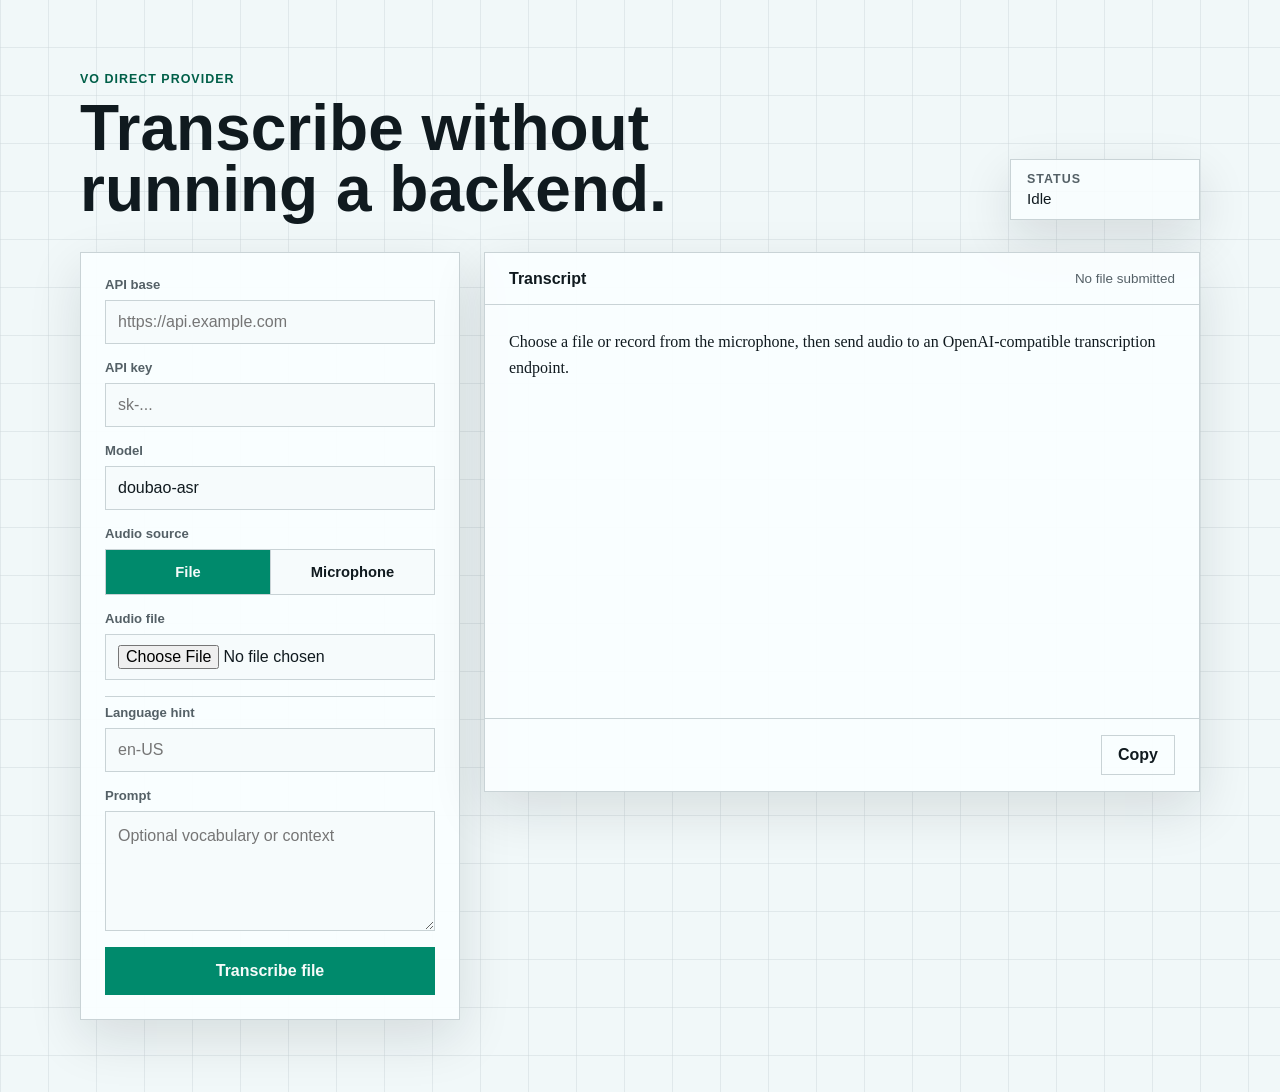
==== web/direct/index.html @ c90cd0d3 "chore: init project" ====
<!doctype html>
<html lang="en">
<head>
  <meta charset="utf-8">
  <meta name="viewport" content="width=device-width, initial-scale=1">
  <title>vo direct transcription</title>
  <style>
    :root {
      color-scheme: light;
      --bg: oklch(0.975 0.008 205);
      --panel: oklch(0.995 0.004 205);
      --ink: oklch(0.21 0.018 230);
      --muted: oklch(0.48 0.018 230);
      --line: oklch(0.86 0.012 220);
      --field: oklch(0.985 0.006 205);
      --accent: oklch(0.56 0.12 172);
      --accent-strong: oklch(0.42 0.11 174);
      --danger: oklch(0.53 0.16 28);
      --shadow: 0 18px 50px color-mix(in oklch, var(--ink) 12%, transparent);
      --space-xs: 4px;
      --space-sm: 8px;
      --space-md: 12px;
      --space-lg: 16px;
      --space-xl: 24px;
      --space-2xl: 32px;
      --space-3xl: 48px;
      font-family: ui-sans-serif, "Avenir Next", "Segoe UI", sans-serif;
    }

    * {
      box-sizing: border-box;
    }

    body {
      min-height: 100vh;
      margin: 0;
      background:
        linear-gradient(90deg, color-mix(in oklch, var(--line) 42%, transparent) 1px, transparent 1px),
        linear-gradient(0deg, color-mix(in oklch, var(--line) 42%, transparent) 1px, transparent 1px),
        var(--bg);
      background-size: 48px 48px;
      color: var(--ink);
    }

    main {
      width: min(1120px, calc(100vw - 32px));
      margin: 0 auto;
      padding: clamp(28px, 6vw, 72px) 0;
    }

    header {
      display: grid;
      grid-template-columns: minmax(0, 1fr) auto;
      gap: var(--space-xl);
      align-items: end;
      margin-bottom: var(--space-2xl);
    }

    h1 {
      margin: 0;
      max-width: 760px;
      font-size: clamp(2rem, 5vw, 4.5rem);
      line-height: 0.95;
      letter-spacing: 0;
      font-weight: 760;
    }

    .eyebrow {
      margin: 0 0 var(--space-md);
      color: var(--accent-strong);
      font-size: 0.78rem;
      font-weight: 760;
      letter-spacing: 0.08em;
      text-transform: uppercase;
    }

    .status {
      min-width: 190px;
      padding: var(--space-md) var(--space-lg);
      border: 1px solid var(--line);
      background: color-mix(in oklch, var(--panel) 86%, transparent);
      box-shadow: var(--shadow);
      font-size: 0.95rem;
    }

    .status strong {
      display: block;
      margin-bottom: var(--space-xs);
      font-size: 0.78rem;
      text-transform: uppercase;
      letter-spacing: 0.08em;
      color: var(--muted);
    }

    .workspace {
      display: grid;
      grid-template-columns: minmax(280px, 380px) minmax(0, 1fr);
      gap: var(--space-xl);
      align-items: start;
    }

    form,
    .output {
      border: 1px solid var(--line);
      background: color-mix(in oklch, var(--panel) 94%, transparent);
      box-shadow: var(--shadow);
    }

    form {
      display: grid;
      gap: var(--space-lg);
      padding: var(--space-xl);
    }

    .field {
      display: grid;
      gap: var(--space-sm);
    }

    label {
      color: var(--muted);
      font-size: 0.82rem;
      font-weight: 700;
    }

    input,
    select,
    textarea {
      width: 100%;
      border: 1px solid var(--line);
      border-radius: 0;
      background: var(--field);
      color: var(--ink);
      font: inherit;
    }

    input,
    select {
      min-height: 44px;
      padding: 0 var(--space-md);
    }

    input[type="file"] {
      padding: 10px var(--space-md);
    }

    textarea {
      min-height: 120px;
      resize: vertical;
      padding: var(--space-md);
      line-height: 1.5;
    }

    input:focus-visible,
    select:focus-visible,
    textarea:focus-visible,
    button:focus-visible {
      outline: 3px solid color-mix(in oklch, var(--accent) 34%, transparent);
      outline-offset: 2px;
    }

    .advanced {
      display: grid;
      gap: var(--space-lg);
      padding-top: var(--space-sm);
      border-top: 1px solid var(--line);
    }

    .segmented {
      display: grid;
      grid-template-columns: 1fr 1fr;
      border: 1px solid var(--line);
      background: var(--field);
    }

    .segmented label {
      min-height: 44px;
      display: grid;
      place-items: center;
      color: var(--ink);
      cursor: pointer;
      font-size: 0.92rem;
      font-weight: 800;
    }

    .segmented label + label {
      border-left: 1px solid var(--line);
    }

    .segmented input {
      position: absolute;
      opacity: 0;
      pointer-events: none;
    }

    .segmented label:has(input:checked) {
      background: var(--accent);
      color: oklch(0.985 0.006 172);
    }

    .source-panel {
      display: grid;
      gap: var(--space-lg);
    }

    .source-panel[hidden] {
      display: none;
    }

    .record-actions {
      display: grid;
      grid-template-columns: 1fr 1fr;
      gap: var(--space-sm);
    }

    button {
      min-height: 48px;
      border: 0;
      border-radius: 0;
      background: var(--accent);
      color: oklch(0.985 0.006 172);
      cursor: pointer;
      font: inherit;
      font-weight: 800;
    }

    button:hover {
      background: var(--accent-strong);
    }

    button:disabled {
      cursor: not-allowed;
      opacity: 0.58;
    }

    .output {
      min-height: 540px;
      display: grid;
      grid-template-rows: auto 1fr auto;
    }

    .output-head {
      display: flex;
      align-items: center;
      justify-content: space-between;
      gap: var(--space-md);
      padding: var(--space-lg) var(--space-xl);
      border-bottom: 1px solid var(--line);
    }

    .output-head h2 {
      margin: 0;
      font-size: 1rem;
      line-height: 1.2;
    }

    .meta {
      color: var(--muted);
      font-size: 0.84rem;
    }

    pre {
      margin: 0;
      min-height: 0;
      padding: var(--space-xl);
      overflow: auto;
      white-space: pre-wrap;
      word-break: break-word;
      font: 1rem/1.65 ui-serif, Georgia, "Times New Roman", serif;
    }

    .error {
      color: var(--danger);
    }

    .copy-row {
      display: flex;
      justify-content: flex-end;
      padding: var(--space-lg) var(--space-xl);
      border-top: 1px solid var(--line);
    }

    .secondary {
      width: auto;
      min-height: 40px;
      padding: 0 var(--space-lg);
      border: 1px solid var(--line);
      background: transparent;
      color: var(--ink);
    }

    .secondary:hover {
      background: color-mix(in oklch, var(--accent) 10%, var(--panel));
    }

    @media (max-width: 820px) {
      header,
      .workspace {
        grid-template-columns: 1fr;
      }

      .status {
        min-width: 0;
      }
    }
  </style>
</head>
<body>
  <main>
    <header>
      <div>
        <p class="eyebrow">vo direct provider</p>
        <h1>Transcribe without running a backend.</h1>
      </div>
      <div class="status" id="status" role="status" aria-live="polite">
        <strong>Status</strong>
        Idle
      </div>
    </header>

    <section class="workspace">
      <form id="form">
        <div class="field">
          <label for="endpoint">API base</label>
          <input id="endpoint" name="endpoint" type="url" autocomplete="url" placeholder="https://api.example.com" required>
        </div>

        <div class="field">
          <label for="apiKey">API key</label>
          <input id="apiKey" name="apiKey" type="password" autocomplete="off" placeholder="sk-...">
        </div>

        <div class="field">
          <label for="model">Model</label>
          <input id="model" name="model" type="text" value="doubao-asr" required>
        </div>

        <div class="field">
          <label>Audio source</label>
          <div class="segmented" role="radiogroup" aria-label="Audio source">
            <label>
              <input type="radio" name="source" value="file" checked>
              File
            </label>
            <label>
              <input type="radio" name="source" value="mic">
              Microphone
            </label>
          </div>
        </div>

        <div class="source-panel" id="filePanel">
          <div class="field">
            <label for="audio">Audio file</label>
            <input id="audio" name="audio" type="file" accept="audio/*,.m4a,.mp3,.wav,.webm,.ogg,.flac,.aac">
          </div>
        </div>

        <div class="source-panel" id="micPanel" hidden>
          <div class="field">
            <label for="recordSeconds">Record seconds</label>
            <input id="recordSeconds" name="recordSeconds" type="number" min="1" max="300" step="1" value="8">
          </div>
          <div class="record-actions">
            <button class="secondary" id="record" type="button">Record</button>
            <button class="secondary" id="stop" type="button" disabled>Stop</button>
          </div>
        </div>

        <div class="advanced">
          <div class="field">
            <label for="language">Language hint</label>
            <input id="language" name="language" type="text" placeholder="en-US">
          </div>

          <div class="field">
            <label for="prompt">Prompt</label>
            <textarea id="prompt" name="prompt" placeholder="Optional vocabulary or context"></textarea>
          </div>
        </div>

        <button id="submit" type="submit">Transcribe file</button>
      </form>

      <article class="output">
        <div class="output-head">
          <h2>Transcript</h2>
          <span class="meta" id="meta">No file submitted</span>
        </div>
        <pre id="result">Choose a file or record from the microphone, then send audio to an OpenAI-compatible transcription endpoint.</pre>
        <div class="copy-row">
          <button class="secondary" id="copy" type="button">Copy</button>
        </div>
      </article>
    </section>
  </main>

  <script>
    const form = document.querySelector("#form");
    const statusBox = document.querySelector("#status");
    const result = document.querySelector("#result");
    const meta = document.querySelector("#meta");
    const submit = document.querySelector("#submit");
    const copy = document.querySelector("#copy");
    const filePanel = document.querySelector("#filePanel");
    const micPanel = document.querySelector("#micPanel");
    const audioInput = document.querySelector("#audio");
    const recordSeconds = document.querySelector("#recordSeconds");
    const record = document.querySelector("#record");
    const stop = document.querySelector("#stop");
    let recordedFile = null;
    let recorder = null;
    let recordTimer = null;
    let mediaStream = null;

    function transcriptionUrl(base) {
      const trimmed = base.replace(/\/+$/, "");
      return trimmed.endsWith("/v1")
        ? `${trimmed}/audio/transcriptions`
        : `${trimmed}/v1/audio/transcriptions`;
    }

    function setStatus(text) {
      statusBox.innerHTML = `<strong>Status</strong>${text}`;
    }

    function showError(message) {
      result.classList.add("error");
      result.textContent = message;
    }

    function showText(text) {
      result.classList.remove("error");
      result.textContent = text || "(empty transcript)";
    }

    function selectedSource() {
      return document.querySelector("input[name='source']:checked")?.value || "file";
    }

    function setSource(source) {
      const isMic = source === "mic";
      const selected = isMic ? "mic" : "file";
      document.querySelectorAll("input[name='source']").forEach((input) => {
        input.checked = input.value === selected;
      });
      filePanel.hidden = isMic;
      micPanel.hidden = !isMic;
      submit.textContent = isMic ? "Transcribe recording" : "Transcribe file";
      meta.textContent = isMic
        ? (recordedFile ? `${recordedFile.name} · ${(recordedFile.size / 1024 / 1024).toFixed(2)} MB` : "No recording")
        : "No file submitted";
    }

    function stopRecording() {
      if (recordTimer) {
        clearTimeout(recordTimer);
        recordTimer = null;
      }
      if (recorder && recorder.state !== "inactive") {
        recorder.stop();
      }
    }

    async function sendAudio(file, data) {
      const endpoint = String(data.get("endpoint") || "").trim();
      if (!endpoint || !(file instanceof File) || file.size === 0) {
        showError("Choose an API base and a non-empty audio source.");
        return;
      }

      const body = new FormData();
      body.set("file", file, file.name);
      body.set("model", String(data.get("model") || "doubao-asr"));
      body.set("response_format", "json");

      const language = String(data.get("language") || "").trim();
      const prompt = String(data.get("prompt") || "").trim();
      if (language) body.set("language", language);
      if (prompt) body.set("prompt", prompt);

      const headers = new Headers();
      const apiKey = String(data.get("apiKey") || "").trim();
      if (apiKey) headers.set("Authorization", `Bearer ${apiKey}`);

      submit.disabled = true;
      record.disabled = true;
      setStatus("Sending");
      meta.textContent = `${file.name} · ${(file.size / 1024 / 1024).toFixed(2)} MB`;
      showText("Waiting for transcription...");

      try {
        const started = performance.now();
        const response = await fetch(transcriptionUrl(endpoint), {
          method: "POST",
          headers,
          body,
        });
        const raw = await response.text();
        if (!response.ok) {
          throw new Error(`HTTP ${response.status}: ${raw}`);
        }

        let parsed;
        try {
          parsed = JSON.parse(raw);
        } catch {
          parsed = { text: raw };
        }

        showText(parsed.text || raw);
        setStatus("Complete");
        meta.textContent = `${file.name} · ${((performance.now() - started) / 1000).toFixed(1)}s`;
      } catch (error) {
        setStatus("Failed");
        showError(error instanceof Error ? error.message : String(error));
      } finally {
        submit.disabled = false;
        record.disabled = false;
      }
    }

    form.addEventListener("submit", async (event) => {
      event.preventDefault();
      const data = new FormData(form);
      if (selectedSource() === "mic") {
        if (!recordedFile) {
          showError("Record microphone audio before transcribing.");
          return;
        }
        await sendAudio(recordedFile, data);
      } else {
        await sendAudio(data.get("audio"), data);
      }
    });

    document.querySelectorAll("input[name='source']").forEach((input) => {
      input.addEventListener("change", () => setSource(selectedSource()));
    });

    record.addEventListener("click", async () => {
      if (!navigator.mediaDevices?.getUserMedia || typeof MediaRecorder === "undefined") {
        showError("This browser does not support microphone recording.");
        return;
      }

      const seconds = Number(recordSeconds.value || 0);
      if (!Number.isFinite(seconds) || seconds <= 0) {
        showError("Record seconds must be greater than zero.");
        return;
      }

      try {
        recordedFile = null;
        const chunks = [];
        mediaStream = await navigator.mediaDevices.getUserMedia({ audio: true });
        recorder = new MediaRecorder(mediaStream);

        recorder.addEventListener("dataavailable", (event) => {
          if (event.data.size > 0) chunks.push(event.data);
        });
        recorder.addEventListener("stop", () => {
          mediaStream?.getTracks().forEach((track) => track.stop());
          mediaStream = null;
          const type = recorder.mimeType || "audio/webm";
          const blob = new Blob(chunks, { type });
          const ext = type.includes("mp4") ? "m4a" : "webm";
          recordedFile = new File([blob], `vo-recording.${ext}`, { type });
          record.disabled = false;
          stop.disabled = true;
          submit.disabled = false;
          setStatus("Recorded");
          meta.textContent = `${recordedFile.name} · ${(recordedFile.size / 1024 / 1024).toFixed(2)} MB`;
          showText("Recording is ready. Submit it when you want transcription.");
        });

        recorder.start();
        record.disabled = true;
        stop.disabled = false;
        submit.disabled = true;
        setStatus("Recording");
        showText(`Recording microphone for ${seconds.toFixed(0)}s...`);
        recordTimer = setTimeout(stopRecording, seconds * 1000);
      } catch (error) {
        setStatus("Failed");
        record.disabled = false;
        stop.disabled = true;
        submit.disabled = false;
        showError(error instanceof Error ? error.message : String(error));
      }
    });

    stop.addEventListener("click", stopRecording);

    audioInput.addEventListener("change", () => {
      const file = audioInput.files?.[0];
      if (file) {
        meta.textContent = `${file.name} · ${(file.size / 1024 / 1024).toFixed(2)} MB`;
      }
    });

    copy.addEventListener("click", async () => {
      await navigator.clipboard.writeText(result.textContent || "");
      setStatus("Copied");
    });

    setSource("file");
  </script>
</body>
</html>
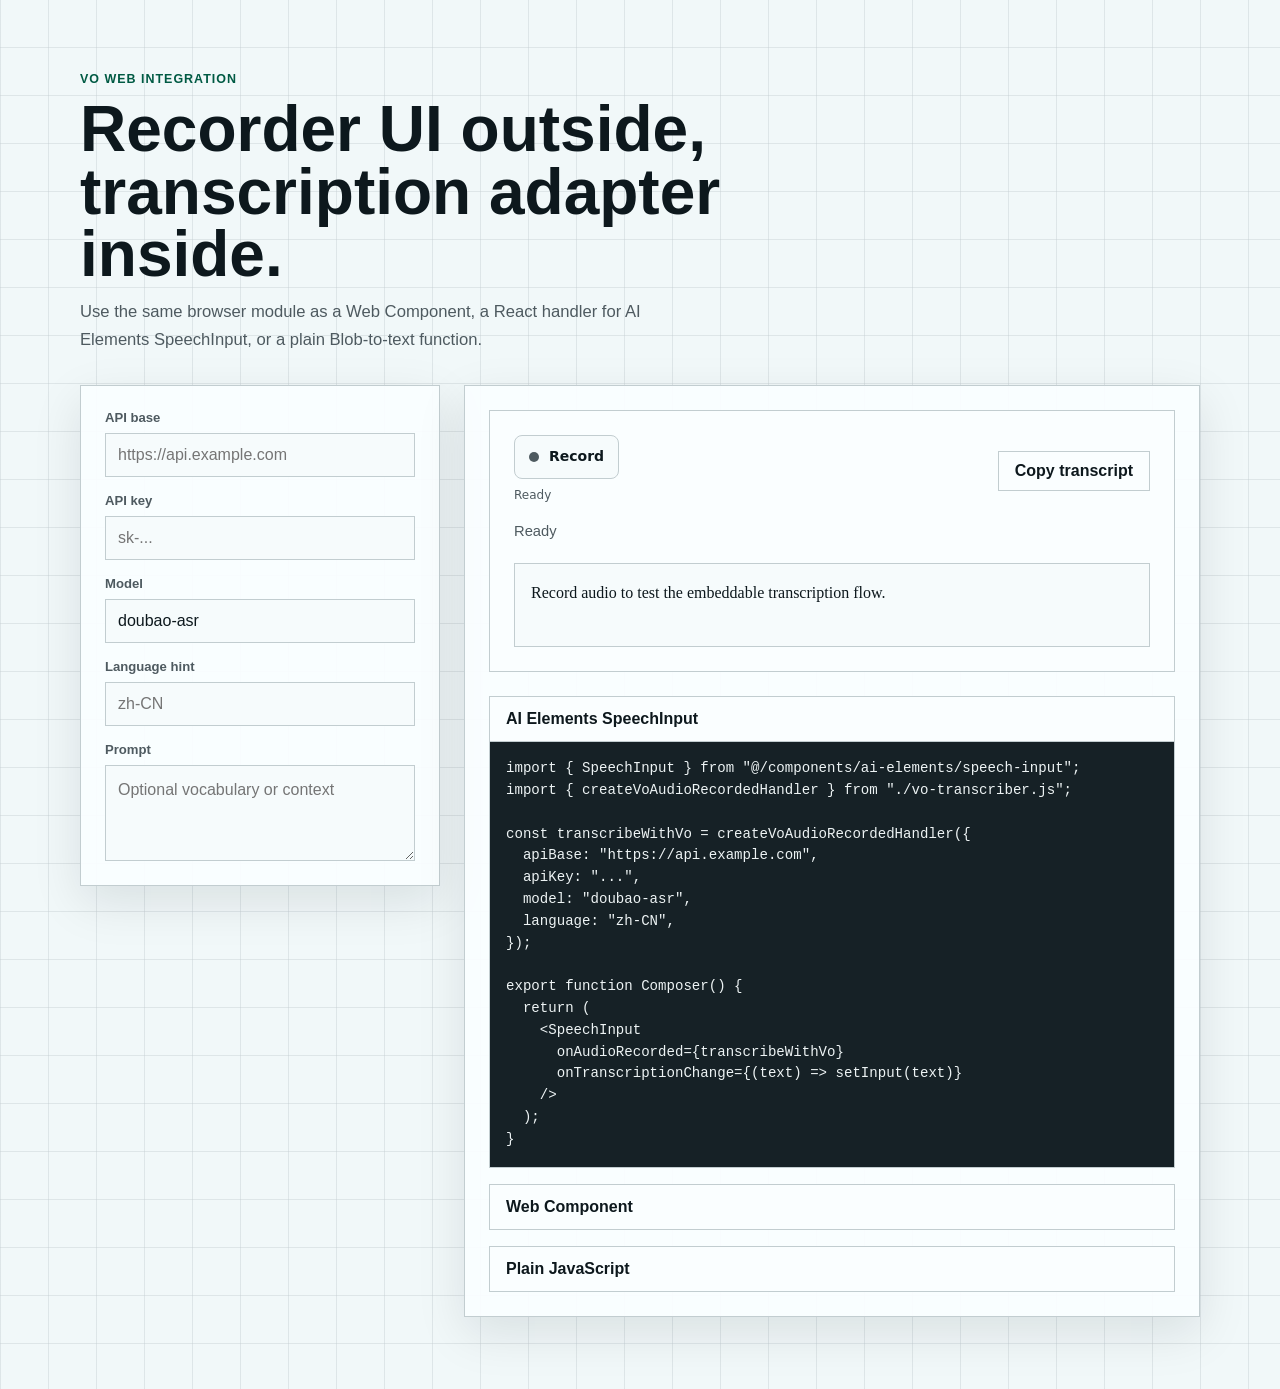
==== commit 339347a1: "feat(web): add embeddable speech transcription adapter" ====
--- a/web/direct/index.html
+++ b/web/direct/index.html
@@ -3,20 +3,21 @@
 <head>
   <meta charset="utf-8">
   <meta name="viewport" content="width=device-width, initial-scale=1">
-  <title>vo direct transcription</title>
+  <title>vo speech integration</title>
+  <link rel="icon" href="data:,">
   <style>
     :root {
       color-scheme: light;
       --bg: oklch(0.975 0.008 205);
-      --panel: oklch(0.995 0.004 205);
-      --ink: oklch(0.21 0.018 230);
-      --muted: oklch(0.48 0.018 230);
-      --line: oklch(0.86 0.012 220);
+      --surface: oklch(0.995 0.004 205);
+      --ink: oklch(0.2 0.018 230);
+      --muted: oklch(0.46 0.018 230);
+      --line: oklch(0.84 0.012 220);
       --field: oklch(0.985 0.006 205);
-      --accent: oklch(0.56 0.12 172);
-      --accent-strong: oklch(0.42 0.11 174);
-      --danger: oklch(0.53 0.16 28);
-      --shadow: 0 18px 50px color-mix(in oklch, var(--ink) 12%, transparent);
+      --accent: oklch(0.55 0.12 172);
+      --accent-strong: oklch(0.4 0.11 174);
+      --danger: oklch(0.52 0.16 28);
+      --shadow: 0 16px 46px color-mix(in oklch, var(--ink) 10%, transparent);
       --space-xs: 4px;
       --space-sm: 8px;
       --space-md: 12px;
@@ -50,59 +51,53 @@
 
     header {
       display: grid;
-      grid-template-columns: minmax(0, 1fr) auto;
-      gap: var(--space-xl);
-      align-items: end;
+      gap: var(--space-md);
       margin-bottom: var(--space-2xl);
     }
 
     h1 {
+      max-width: 760px;
       margin: 0;
-      max-width: 760px;
-      font-size: clamp(2rem, 5vw, 4.5rem);
-      line-height: 0.95;
+      font-size: clamp(2rem, 5vw, 4rem);
+      line-height: 0.98;
       letter-spacing: 0;
       font-weight: 760;
     }
 
+    header p {
+      max-width: 68ch;
+      margin: 0;
+      color: var(--muted);
+      font-size: 1.04rem;
+      line-height: 1.65;
+    }
+
     .eyebrow {
-      margin: 0 0 var(--space-md);
       color: var(--accent-strong);
       font-size: 0.78rem;
-      font-weight: 760;
+      font-weight: 800;
       letter-spacing: 0.08em;
       text-transform: uppercase;
     }
 
-    .status {
-      min-width: 190px;
-      padding: var(--space-md) var(--space-lg);
-      border: 1px solid var(--line);
-      background: color-mix(in oklch, var(--panel) 86%, transparent);
-      box-shadow: var(--shadow);
-      font-size: 0.95rem;
-    }
-
-    .status strong {
-      display: block;
-      margin-bottom: var(--space-xs);
-      font-size: 0.78rem;
-      text-transform: uppercase;
-      letter-spacing: 0.08em;
-      color: var(--muted);
-    }
-
     .workspace {
       display: grid;
-      grid-template-columns: minmax(280px, 380px) minmax(0, 1fr);
+      grid-template-columns: minmax(280px, 360px) minmax(0, 1fr);
       gap: var(--space-xl);
       align-items: start;
     }
 
+    .workspace > *,
+    .panel,
+    details,
+    pre {
+      min-width: 0;
+    }
+
     form,
-    .output {
-      border: 1px solid var(--line);
-      background: color-mix(in oklch, var(--panel) 94%, transparent);
+    .panel {
+      border: 1px solid var(--line);
+      background: color-mix(in oklch, var(--surface) 94%, transparent);
       box-shadow: var(--shadow);
     }
 
@@ -120,11 +115,10 @@
     label {
       color: var(--muted);
       font-size: 0.82rem;
-      font-weight: 700;
+      font-weight: 760;
     }
 
     input,
-    select,
     textarea {
       width: 100%;
       border: 1px solid var(--line);
@@ -134,173 +128,136 @@
       font: inherit;
     }
 
-    input,
-    select {
+    input {
       min-height: 44px;
       padding: 0 var(--space-md);
     }
 
-    input[type="file"] {
-      padding: 10px var(--space-md);
-    }
-
     textarea {
-      min-height: 120px;
+      min-height: 96px;
+      padding: var(--space-md);
       resize: vertical;
-      padding: var(--space-md);
       line-height: 1.5;
     }
 
     input:focus-visible,
-    select:focus-visible,
     textarea:focus-visible,
-    button:focus-visible {
+    button:focus-visible,
+    vo-speech-recorder:focus-visible {
       outline: 3px solid color-mix(in oklch, var(--accent) 34%, transparent);
       outline-offset: 2px;
     }
 
-    .advanced {
+    .panel {
+      display: grid;
+      gap: var(--space-xl);
+      padding: var(--space-xl);
+    }
+
+    .component-host {
       display: grid;
       gap: var(--space-lg);
-      padding-top: var(--space-sm);
+      align-content: start;
+      min-height: 220px;
+      padding: var(--space-xl);
+      border: 1px solid var(--line);
+      background: var(--surface);
+    }
+
+    .component-row {
+      display: flex;
+      flex-wrap: wrap;
+      gap: var(--space-md);
+      align-items: center;
+      justify-content: space-between;
+    }
+
+    vo-speech-recorder {
+      --vo-bg: var(--field);
+      --vo-ink: var(--ink);
+      --vo-muted: var(--muted);
+      --vo-line: var(--line);
+      --vo-accent: var(--accent);
+      --vo-danger: var(--danger);
+    }
+
+    .status {
+      min-height: 24px;
+      color: var(--muted);
+      font-size: 0.92rem;
+    }
+
+    .result {
+      min-height: 84px;
+      margin: 0;
+      padding: var(--space-lg);
+      overflow: auto;
+      border: 1px solid var(--line);
+      background: var(--field);
+      color: var(--ink);
+      white-space: pre-wrap;
+      word-break: break-word;
+      font: 1rem/1.6 ui-serif, Georgia, "Times New Roman", serif;
+    }
+
+    .error {
+      color: var(--danger);
+    }
+
+    .code-grid {
+      display: grid;
+      gap: var(--space-lg);
+    }
+
+    details {
+      border: 1px solid var(--line);
+      background: var(--surface);
+    }
+
+    summary {
+      min-height: 44px;
+      display: flex;
+      align-items: center;
+      padding: 0 var(--space-lg);
+      cursor: pointer;
+      color: var(--ink);
+      font-weight: 760;
+    }
+
+    pre {
+      margin: 0;
+      overflow: auto;
+      padding: var(--space-lg);
       border-top: 1px solid var(--line);
-    }
-
-    .segmented {
-      display: grid;
-      grid-template-columns: 1fr 1fr;
-      border: 1px solid var(--line);
-      background: var(--field);
-    }
-
-    .segmented label {
-      min-height: 44px;
-      display: grid;
-      place-items: center;
+      background: oklch(0.24 0.018 230);
+      color: oklch(0.96 0.006 205);
+      font: 0.88rem/1.55 ui-monospace, "SFMono-Regular", Consolas, monospace;
+    }
+
+    .actions {
+      display: flex;
+      justify-content: flex-end;
+    }
+
+    button {
+      min-height: 40px;
+      padding: 0 var(--space-lg);
+      border: 1px solid var(--line);
+      border-radius: 0;
+      background: transparent;
       color: var(--ink);
       cursor: pointer;
-      font-size: 0.92rem;
-      font-weight: 800;
-    }
-
-    .segmented label + label {
-      border-left: 1px solid var(--line);
-    }
-
-    .segmented input {
-      position: absolute;
-      opacity: 0;
-      pointer-events: none;
-    }
-
-    .segmented label:has(input:checked) {
-      background: var(--accent);
-      color: oklch(0.985 0.006 172);
-    }
-
-    .source-panel {
-      display: grid;
-      gap: var(--space-lg);
-    }
-
-    .source-panel[hidden] {
-      display: none;
-    }
-
-    .record-actions {
-      display: grid;
-      grid-template-columns: 1fr 1fr;
-      gap: var(--space-sm);
-    }
-
-    button {
-      min-height: 48px;
-      border: 0;
-      border-radius: 0;
-      background: var(--accent);
-      color: oklch(0.985 0.006 172);
-      cursor: pointer;
       font: inherit;
-      font-weight: 800;
+      font-weight: 760;
     }
 
     button:hover {
-      background: var(--accent-strong);
-    }
-
-    button:disabled {
-      cursor: not-allowed;
-      opacity: 0.58;
-    }
-
-    .output {
-      min-height: 540px;
-      display: grid;
-      grid-template-rows: auto 1fr auto;
-    }
-
-    .output-head {
-      display: flex;
-      align-items: center;
-      justify-content: space-between;
-      gap: var(--space-md);
-      padding: var(--space-lg) var(--space-xl);
-      border-bottom: 1px solid var(--line);
-    }
-
-    .output-head h2 {
-      margin: 0;
-      font-size: 1rem;
-      line-height: 1.2;
-    }
-
-    .meta {
-      color: var(--muted);
-      font-size: 0.84rem;
-    }
-
-    pre {
-      margin: 0;
-      min-height: 0;
-      padding: var(--space-xl);
-      overflow: auto;
-      white-space: pre-wrap;
-      word-break: break-word;
-      font: 1rem/1.65 ui-serif, Georgia, "Times New Roman", serif;
-    }
-
-    .error {
-      color: var(--danger);
-    }
-
-    .copy-row {
-      display: flex;
-      justify-content: flex-end;
-      padding: var(--space-lg) var(--space-xl);
-      border-top: 1px solid var(--line);
-    }
-
-    .secondary {
-      width: auto;
-      min-height: 40px;
-      padding: 0 var(--space-lg);
-      border: 1px solid var(--line);
-      background: transparent;
-      color: var(--ink);
-    }
-
-    .secondary:hover {
-      background: color-mix(in oklch, var(--accent) 10%, var(--panel));
-    }
-
-    @media (max-width: 820px) {
-      header,
+      background: color-mix(in oklch, var(--accent) 10%, var(--surface));
+    }
+
+    @media (max-width: 840px) {
       .workspace {
         grid-template-columns: 1fr;
-      }
-
-      .status {
-        min-width: 0;
       }
     }
   </style>
@@ -308,21 +265,19 @@
 <body>
   <main>
     <header>
-      <div>
-        <p class="eyebrow">vo direct provider</p>
-        <h1>Transcribe without running a backend.</h1>
-      </div>
-      <div class="status" id="status" role="status" aria-live="polite">
-        <strong>Status</strong>
-        Idle
-      </div>
+      <span class="eyebrow">vo web integration</span>
+      <h1>Recorder UI outside, transcription adapter inside.</h1>
+      <p>
+        Use the same browser module as a Web Component, a React handler for
+        AI Elements SpeechInput, or a plain Blob-to-text function.
+      </p>
     </header>
 
     <section class="workspace">
-      <form id="form">
+      <form id="configForm">
         <div class="field">
-          <label for="endpoint">API base</label>
-          <input id="endpoint" name="endpoint" type="url" autocomplete="url" placeholder="https://api.example.com" required>
+          <label for="apiBase">API base</label>
+          <input id="apiBase" name="apiBase" type="url" autocomplete="url" placeholder="https://api.example.com" required>
         </div>
 
         <div class="field">
@@ -336,275 +291,156 @@
         </div>
 
         <div class="field">
-          <label>Audio source</label>
-          <div class="segmented" role="radiogroup" aria-label="Audio source">
-            <label>
-              <input type="radio" name="source" value="file" checked>
-              File
-            </label>
-            <label>
-              <input type="radio" name="source" value="mic">
-              Microphone
-            </label>
+          <label for="language">Language hint</label>
+          <input id="language" name="language" type="text" placeholder="zh-CN">
+        </div>
+
+        <div class="field">
+          <label for="prompt">Prompt</label>
+          <textarea id="prompt" name="prompt" placeholder="Optional vocabulary or context"></textarea>
+        </div>
+      </form>
+
+      <article class="panel">
+        <div class="component-host">
+          <div class="component-row">
+            <vo-speech-recorder id="recorder" max-seconds="60"></vo-speech-recorder>
+            <button id="copy" type="button">Copy transcript</button>
           </div>
-        </div>
-
-        <div class="source-panel" id="filePanel">
-          <div class="field">
-            <label for="audio">Audio file</label>
-            <input id="audio" name="audio" type="file" accept="audio/*,.m4a,.mp3,.wav,.webm,.ogg,.flac,.aac">
-          </div>
-        </div>
-
-        <div class="source-panel" id="micPanel" hidden>
-          <div class="field">
-            <label for="recordSeconds">Record seconds</label>
-            <input id="recordSeconds" name="recordSeconds" type="number" min="1" max="300" step="1" value="8">
-          </div>
-          <div class="record-actions">
-            <button class="secondary" id="record" type="button">Record</button>
-            <button class="secondary" id="stop" type="button" disabled>Stop</button>
-          </div>
-        </div>
-
-        <div class="advanced">
-          <div class="field">
-            <label for="language">Language hint</label>
-            <input id="language" name="language" type="text" placeholder="en-US">
-          </div>
-
-          <div class="field">
-            <label for="prompt">Prompt</label>
-            <textarea id="prompt" name="prompt" placeholder="Optional vocabulary or context"></textarea>
-          </div>
-        </div>
-
-        <button id="submit" type="submit">Transcribe file</button>
-      </form>
-
-      <article class="output">
-        <div class="output-head">
-          <h2>Transcript</h2>
-          <span class="meta" id="meta">No file submitted</span>
-        </div>
-        <pre id="result">Choose a file or record from the microphone, then send audio to an OpenAI-compatible transcription endpoint.</pre>
-        <div class="copy-row">
-          <button class="secondary" id="copy" type="button">Copy</button>
+          <div id="status" class="status" role="status" aria-live="polite">Ready</div>
+          <pre id="result" class="result">Record audio to test the embeddable transcription flow.</pre>
+        </div>
+
+        <div class="code-grid">
+          <details open>
+            <summary>AI Elements SpeechInput</summary>
+            <pre><code>import { SpeechInput } from "@/components/ai-elements/speech-input";
+import { createVoAudioRecordedHandler } from "./vo-transcriber.js";
+
+const transcribeWithVo = createVoAudioRecordedHandler({
+  apiBase: "https://api.example.com",
+  apiKey: "...",
+  model: "doubao-asr",
+  language: "zh-CN",
+});
+
+export function Composer() {
+  return (
+    &lt;SpeechInput
+      onAudioRecorded={transcribeWithVo}
+      onTranscriptionChange={(text) =&gt; setInput(text)}
+    /&gt;
+  );
+}</code></pre>
+          </details>
+
+          <details>
+            <summary>Web Component</summary>
+            <pre><code>&lt;script type="module" src="./vo-transcriber.js"&gt;&lt;/script&gt;
+
+&lt;vo-speech-recorder
+  api-base="https://api.example.com"
+  api-key="..."
+  model="doubao-asr"
+  language="zh-CN"
+&gt;&lt;/vo-speech-recorder&gt;
+
+&lt;script&gt;
+  document.querySelector("vo-speech-recorder")
+    .addEventListener("vo-transcription", (event) =&gt; {
+      console.log(event.detail.text);
+    });
+&lt;/script&gt;</code></pre>
+          </details>
+
+          <details>
+            <summary>Plain JavaScript</summary>
+            <pre><code>import { transcribeAudio } from "./vo-transcriber.js";
+
+const result = await transcribeAudio(audioBlob, {
+  apiBase: "https://api.example.com",
+  apiKey: "...",
+  model: "doubao-asr",
+});
+
+console.log(result.text);</code></pre>
+          </details>
         </div>
       </article>
     </section>
   </main>
 
-  <script>
-    const form = document.querySelector("#form");
-    const statusBox = document.querySelector("#status");
+  <script type="module">
+    import { transcribeAudio } from "./vo-transcriber.js";
+
+    const form = document.querySelector("#configForm");
+    const recorder = document.querySelector("#recorder");
+    const status = document.querySelector("#status");
     const result = document.querySelector("#result");
-    const meta = document.querySelector("#meta");
-    const submit = document.querySelector("#submit");
     const copy = document.querySelector("#copy");
-    const filePanel = document.querySelector("#filePanel");
-    const micPanel = document.querySelector("#micPanel");
-    const audioInput = document.querySelector("#audio");
-    const recordSeconds = document.querySelector("#recordSeconds");
-    const record = document.querySelector("#record");
-    const stop = document.querySelector("#stop");
-    let recordedFile = null;
-    let recorder = null;
-    let recordTimer = null;
-    let mediaStream = null;
-
-    function transcriptionUrl(base) {
-      const trimmed = base.replace(/\/+$/, "");
-      return trimmed.endsWith("/v1")
-        ? `${trimmed}/audio/transcriptions`
-        : `${trimmed}/v1/audio/transcriptions`;
-    }
-
-    function setStatus(text) {
-      statusBox.innerHTML = `<strong>Status</strong>${text}`;
-    }
-
-    function showError(message) {
+
+    function currentConfig() {
+      const data = new FormData(form);
+      return {
+        apiBase: String(data.get("apiBase") || ""),
+        apiKey: String(data.get("apiKey") || ""),
+        model: String(data.get("model") || "doubao-asr"),
+        language: String(data.get("language") || ""),
+        prompt: String(data.get("prompt") || ""),
+      };
+    }
+
+    function syncRecorderAttributes() {
+      const config = currentConfig();
+      recorder.setAttribute("api-base", config.apiBase);
+      recorder.setAttribute("model", config.model);
+      setOptionalAttribute("api-key", config.apiKey);
+      setOptionalAttribute("language", config.language);
+      setOptionalAttribute("prompt", config.prompt);
+    }
+
+    function setOptionalAttribute(name, value) {
+      if (value) {
+        recorder.setAttribute(name, value);
+      } else {
+        recorder.removeAttribute(name);
+      }
+    }
+
+    recorder.transcriber = (file) => transcribeAudio(file, currentConfig());
+
+    form.addEventListener("input", syncRecorderAttributes);
+    form.addEventListener("submit", (event) => event.preventDefault());
+    syncRecorderAttributes();
+
+    recorder.addEventListener("vo-state-change", (event) => {
+      const state = event.detail.state;
+      const labels = {
+        idle: "Ready",
+        recording: "Recording",
+        stopping: "Saving recording",
+        transcribing: "Transcribing",
+        complete: "Complete",
+        error: "Failed",
+      };
+      status.textContent = labels[state] || state;
+    });
+
+    recorder.addEventListener("vo-transcription", (event) => {
+      result.classList.remove("error");
+      result.textContent = event.detail.text || "(empty transcript)";
+      status.textContent = `${event.detail.audio?.name || "audio"} · ${((event.detail.durationMs || 0) / 1000).toFixed(1)}s`;
+    });
+
+    recorder.addEventListener("vo-error", (event) => {
       result.classList.add("error");
-      result.textContent = message;
-    }
-
-    function showText(text) {
-      result.classList.remove("error");
-      result.textContent = text || "(empty transcript)";
-    }
-
-    function selectedSource() {
-      return document.querySelector("input[name='source']:checked")?.value || "file";
-    }
-
-    function setSource(source) {
-      const isMic = source === "mic";
-      const selected = isMic ? "mic" : "file";
-      document.querySelectorAll("input[name='source']").forEach((input) => {
-        input.checked = input.value === selected;
-      });
-      filePanel.hidden = isMic;
-      micPanel.hidden = !isMic;
-      submit.textContent = isMic ? "Transcribe recording" : "Transcribe file";
-      meta.textContent = isMic
-        ? (recordedFile ? `${recordedFile.name} · ${(recordedFile.size / 1024 / 1024).toFixed(2)} MB` : "No recording")
-        : "No file submitted";
-    }
-
-    function stopRecording() {
-      if (recordTimer) {
-        clearTimeout(recordTimer);
-        recordTimer = null;
-      }
-      if (recorder && recorder.state !== "inactive") {
-        recorder.stop();
-      }
-    }
-
-    async function sendAudio(file, data) {
-      const endpoint = String(data.get("endpoint") || "").trim();
-      if (!endpoint || !(file instanceof File) || file.size === 0) {
-        showError("Choose an API base and a non-empty audio source.");
-        return;
-      }
-
-      const body = new FormData();
-      body.set("file", file, file.name);
-      body.set("model", String(data.get("model") || "doubao-asr"));
-      body.set("response_format", "json");
-
-      const language = String(data.get("language") || "").trim();
-      const prompt = String(data.get("prompt") || "").trim();
-      if (language) body.set("language", language);
-      if (prompt) body.set("prompt", prompt);
-
-      const headers = new Headers();
-      const apiKey = String(data.get("apiKey") || "").trim();
-      if (apiKey) headers.set("Authorization", `Bearer ${apiKey}`);
-
-      submit.disabled = true;
-      record.disabled = true;
-      setStatus("Sending");
-      meta.textContent = `${file.name} · ${(file.size / 1024 / 1024).toFixed(2)} MB`;
-      showText("Waiting for transcription...");
-
-      try {
-        const started = performance.now();
-        const response = await fetch(transcriptionUrl(endpoint), {
-          method: "POST",
-          headers,
-          body,
-        });
-        const raw = await response.text();
-        if (!response.ok) {
-          throw new Error(`HTTP ${response.status}: ${raw}`);
-        }
-
-        let parsed;
-        try {
-          parsed = JSON.parse(raw);
-        } catch {
-          parsed = { text: raw };
-        }
-
-        showText(parsed.text || raw);
-        setStatus("Complete");
-        meta.textContent = `${file.name} · ${((performance.now() - started) / 1000).toFixed(1)}s`;
-      } catch (error) {
-        setStatus("Failed");
-        showError(error instanceof Error ? error.message : String(error));
-      } finally {
-        submit.disabled = false;
-        record.disabled = false;
-      }
-    }
-
-    form.addEventListener("submit", async (event) => {
-      event.preventDefault();
-      const data = new FormData(form);
-      if (selectedSource() === "mic") {
-        if (!recordedFile) {
-          showError("Record microphone audio before transcribing.");
-          return;
-        }
-        await sendAudio(recordedFile, data);
-      } else {
-        await sendAudio(data.get("audio"), data);
-      }
-    });
-
-    document.querySelectorAll("input[name='source']").forEach((input) => {
-      input.addEventListener("change", () => setSource(selectedSource()));
-    });
-
-    record.addEventListener("click", async () => {
-      if (!navigator.mediaDevices?.getUserMedia || typeof MediaRecorder === "undefined") {
-        showError("This browser does not support microphone recording.");
-        return;
-      }
-
-      const seconds = Number(recordSeconds.value || 0);
-      if (!Number.isFinite(seconds) || seconds <= 0) {
-        showError("Record seconds must be greater than zero.");
-        return;
-      }
-
-      try {
-        recordedFile = null;
-        const chunks = [];
-        mediaStream = await navigator.mediaDevices.getUserMedia({ audio: true });
-        recorder = new MediaRecorder(mediaStream);
-
-        recorder.addEventListener("dataavailable", (event) => {
-          if (event.data.size > 0) chunks.push(event.data);
-        });
-        recorder.addEventListener("stop", () => {
-          mediaStream?.getTracks().forEach((track) => track.stop());
-          mediaStream = null;
-          const type = recorder.mimeType || "audio/webm";
-          const blob = new Blob(chunks, { type });
-          const ext = type.includes("mp4") ? "m4a" : "webm";
-          recordedFile = new File([blob], `vo-recording.${ext}`, { type });
-          record.disabled = false;
-          stop.disabled = true;
-          submit.disabled = false;
-          setStatus("Recorded");
-          meta.textContent = `${recordedFile.name} · ${(recordedFile.size / 1024 / 1024).toFixed(2)} MB`;
-          showText("Recording is ready. Submit it when you want transcription.");
-        });
-
-        recorder.start();
-        record.disabled = true;
-        stop.disabled = false;
-        submit.disabled = true;
-        setStatus("Recording");
-        showText(`Recording microphone for ${seconds.toFixed(0)}s...`);
-        recordTimer = setTimeout(stopRecording, seconds * 1000);
-      } catch (error) {
-        setStatus("Failed");
-        record.disabled = false;
-        stop.disabled = true;
-        submit.disabled = false;
-        showError(error instanceof Error ? error.message : String(error));
-      }
-    });
-
-    stop.addEventListener("click", stopRecording);
-
-    audioInput.addEventListener("change", () => {
-      const file = audioInput.files?.[0];
-      if (file) {
-        meta.textContent = `${file.name} · ${(file.size / 1024 / 1024).toFixed(2)} MB`;
-      }
+      result.textContent = event.detail.message;
     });
 
     copy.addEventListener("click", async () => {
       await navigator.clipboard.writeText(result.textContent || "");
-      setStatus("Copied");
+      status.textContent = "Copied";
     });
-
-    setSource("file");
   </script>
 </body>
 </html>
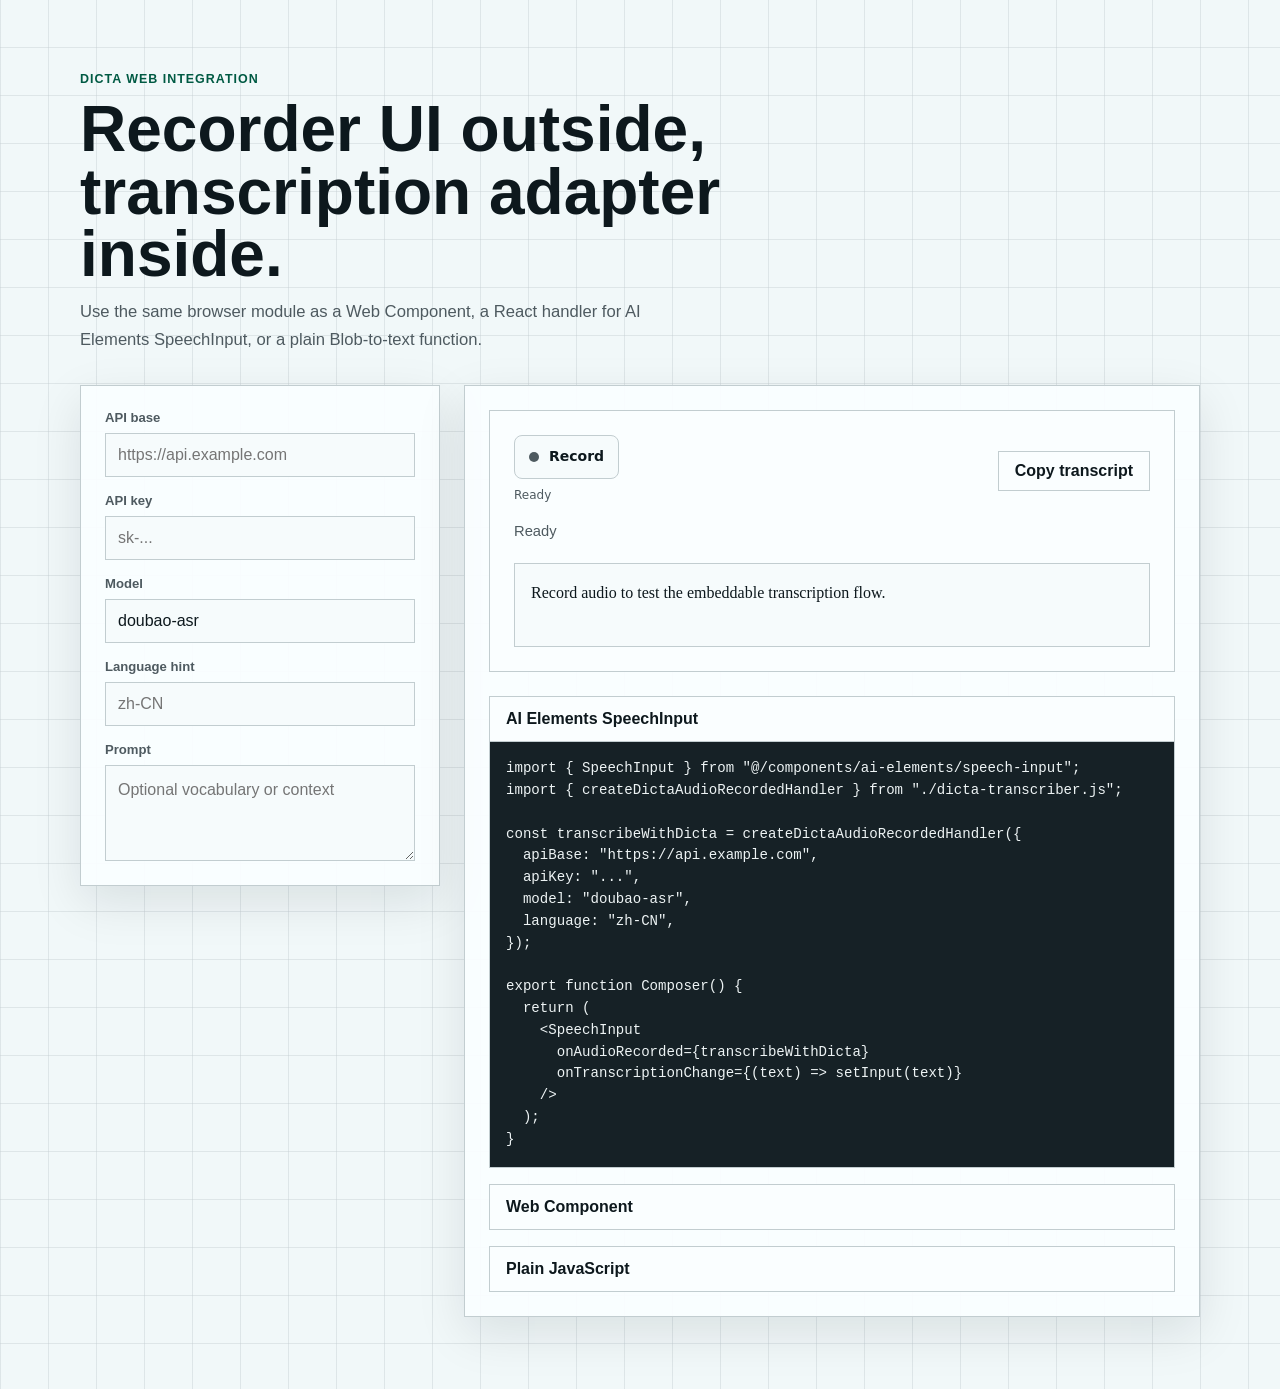
==== commit e817e8e4: "refactor: rename project to dicta and add provider install flow" ====
--- a/web/direct/index.html
+++ b/web/direct/index.html
@@ -3,7 +3,7 @@
 <head>
   <meta charset="utf-8">
   <meta name="viewport" content="width=device-width, initial-scale=1">
-  <title>vo speech integration</title>
+  <title>dicta speech integration</title>
   <link rel="icon" href="data:,">
   <style>
     :root {
@@ -143,7 +143,7 @@
     input:focus-visible,
     textarea:focus-visible,
     button:focus-visible,
-    vo-speech-recorder:focus-visible {
+    dicta-speech-recorder:focus-visible {
       outline: 3px solid color-mix(in oklch, var(--accent) 34%, transparent);
       outline-offset: 2px;
     }
@@ -172,13 +172,13 @@
       justify-content: space-between;
     }
 
-    vo-speech-recorder {
-      --vo-bg: var(--field);
-      --vo-ink: var(--ink);
-      --vo-muted: var(--muted);
-      --vo-line: var(--line);
-      --vo-accent: var(--accent);
-      --vo-danger: var(--danger);
+    dicta-speech-recorder {
+      --dicta-bg: var(--field);
+      --dicta-ink: var(--ink);
+      --dicta-muted: var(--muted);
+      --dicta-line: var(--line);
+      --dicta-accent: var(--accent);
+      --dicta-danger: var(--danger);
     }
 
     .status {
@@ -265,7 +265,7 @@
 <body>
   <main>
     <header>
-      <span class="eyebrow">vo web integration</span>
+      <span class="eyebrow">dicta web integration</span>
       <h1>Recorder UI outside, transcription adapter inside.</h1>
       <p>
         Use the same browser module as a Web Component, a React handler for
@@ -304,7 +304,7 @@
       <article class="panel">
         <div class="component-host">
           <div class="component-row">
-            <vo-speech-recorder id="recorder" max-seconds="60"></vo-speech-recorder>
+            <dicta-speech-recorder id="recorder" max-seconds="60"></dicta-speech-recorder>
             <button id="copy" type="button">Copy transcript</button>
           </div>
           <div id="status" class="status" role="status" aria-live="polite">Ready</div>
@@ -315,9 +315,9 @@
           <details open>
             <summary>AI Elements SpeechInput</summary>
             <pre><code>import { SpeechInput } from "@/components/ai-elements/speech-input";
-import { createVoAudioRecordedHandler } from "./vo-transcriber.js";
-
-const transcribeWithVo = createVoAudioRecordedHandler({
+import { createDictaAudioRecordedHandler } from "./dicta-transcriber.js";
+
+const transcribeWithDicta = createDictaAudioRecordedHandler({
   apiBase: "https://api.example.com",
   apiKey: "...",
   model: "doubao-asr",
@@ -327,7 +327,7 @@
 export function Composer() {
   return (
     &lt;SpeechInput
-      onAudioRecorded={transcribeWithVo}
+      onAudioRecorded={transcribeWithDicta}
       onTranscriptionChange={(text) =&gt; setInput(text)}
     /&gt;
   );
@@ -336,18 +336,18 @@
 
           <details>
             <summary>Web Component</summary>
-            <pre><code>&lt;script type="module" src="./vo-transcriber.js"&gt;&lt;/script&gt;
-
-&lt;vo-speech-recorder
+            <pre><code>&lt;script type="module" src="./dicta-transcriber.js"&gt;&lt;/script&gt;
+
+&lt;dicta-speech-recorder
   api-base="https://api.example.com"
   api-key="..."
   model="doubao-asr"
   language="zh-CN"
-&gt;&lt;/vo-speech-recorder&gt;
+&gt;&lt;/dicta-speech-recorder&gt;
 
 &lt;script&gt;
-  document.querySelector("vo-speech-recorder")
-    .addEventListener("vo-transcription", (event) =&gt; {
+  document.querySelector("dicta-speech-recorder")
+    .addEventListener("dicta-transcription", (event) =&gt; {
       console.log(event.detail.text);
     });
 &lt;/script&gt;</code></pre>
@@ -355,7 +355,7 @@
 
           <details>
             <summary>Plain JavaScript</summary>
-            <pre><code>import { transcribeAudio } from "./vo-transcriber.js";
+            <pre><code>import { transcribeAudio } from "./dicta-transcriber.js";
 
 const result = await transcribeAudio(audioBlob, {
   apiBase: "https://api.example.com",
@@ -371,7 +371,7 @@
   </main>
 
   <script type="module">
-    import { transcribeAudio } from "./vo-transcriber.js";
+    import { transcribeAudio } from "./dicta-transcriber.js";
 
     const form = document.querySelector("#configForm");
     const recorder = document.querySelector("#recorder");
@@ -413,7 +413,7 @@
     form.addEventListener("submit", (event) => event.preventDefault());
     syncRecorderAttributes();
 
-    recorder.addEventListener("vo-state-change", (event) => {
+    recorder.addEventListener("dicta-state-change", (event) => {
       const state = event.detail.state;
       const labels = {
         idle: "Ready",
@@ -426,13 +426,13 @@
       status.textContent = labels[state] || state;
     });
 
-    recorder.addEventListener("vo-transcription", (event) => {
+    recorder.addEventListener("dicta-transcription", (event) => {
       result.classList.remove("error");
       result.textContent = event.detail.text || "(empty transcript)";
       status.textContent = `${event.detail.audio?.name || "audio"} · ${((event.detail.durationMs || 0) / 1000).toFixed(1)}s`;
     });
 
-    recorder.addEventListener("vo-error", (event) => {
+    recorder.addEventListener("dicta-error", (event) => {
       result.classList.add("error");
       result.textContent = event.detail.message;
     });
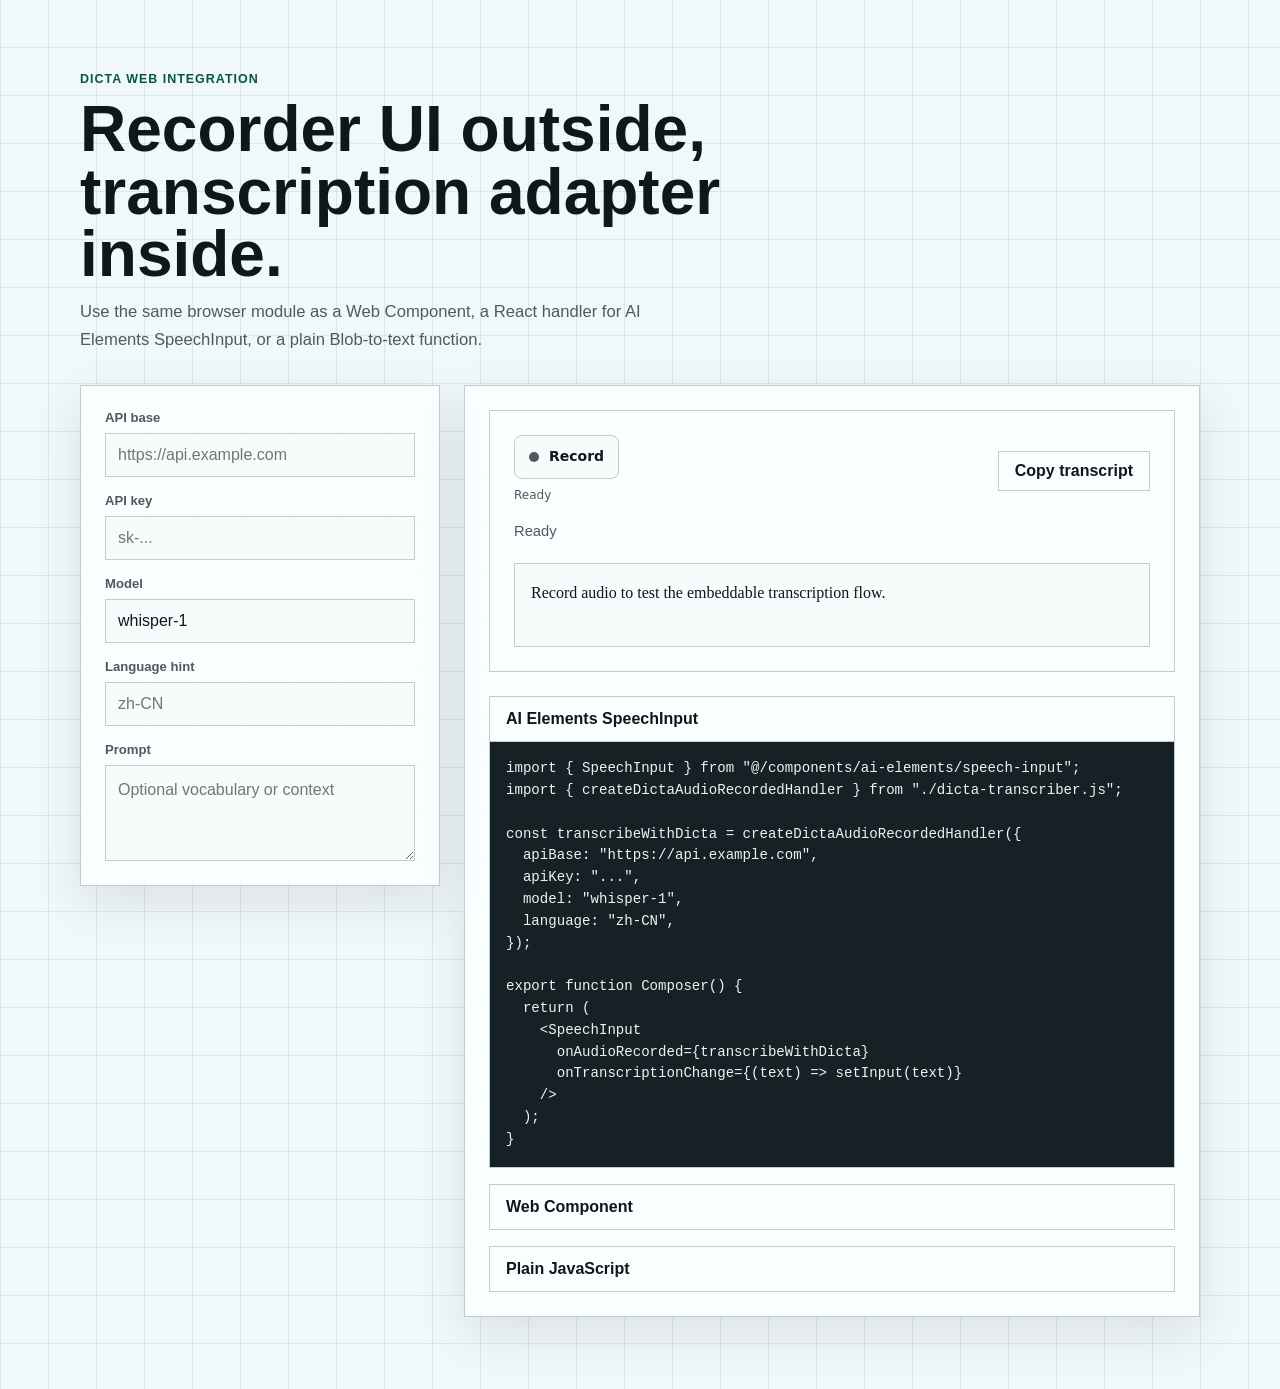
==== commit 1b76b183: "refactor(cli): move proprietary ASR backends to providers" ====
--- a/web/direct/index.html
+++ b/web/direct/index.html
@@ -287,7 +287,7 @@
 
         <div class="field">
           <label for="model">Model</label>
-          <input id="model" name="model" type="text" value="doubao-asr" required>
+          <input id="model" name="model" type="text" value="whisper-1" required>
         </div>
 
         <div class="field">
@@ -320,7 +320,7 @@
 const transcribeWithDicta = createDictaAudioRecordedHandler({
   apiBase: "https://api.example.com",
   apiKey: "...",
-  model: "doubao-asr",
+  model: "whisper-1",
   language: "zh-CN",
 });
 
@@ -341,7 +341,7 @@
 &lt;dicta-speech-recorder
   api-base="https://api.example.com"
   api-key="..."
-  model="doubao-asr"
+  model="whisper-1"
   language="zh-CN"
 &gt;&lt;/dicta-speech-recorder&gt;
 
@@ -360,7 +360,7 @@
 const result = await transcribeAudio(audioBlob, {
   apiBase: "https://api.example.com",
   apiKey: "...",
-  model: "doubao-asr",
+  model: "whisper-1",
 });
 
 console.log(result.text);</code></pre>
@@ -384,7 +384,7 @@
       return {
         apiBase: String(data.get("apiBase") || ""),
         apiKey: String(data.get("apiKey") || ""),
-        model: String(data.get("model") || "doubao-asr"),
+        model: String(data.get("model") || "whisper-1"),
         language: String(data.get("language") || ""),
         prompt: String(data.get("prompt") || ""),
       };
